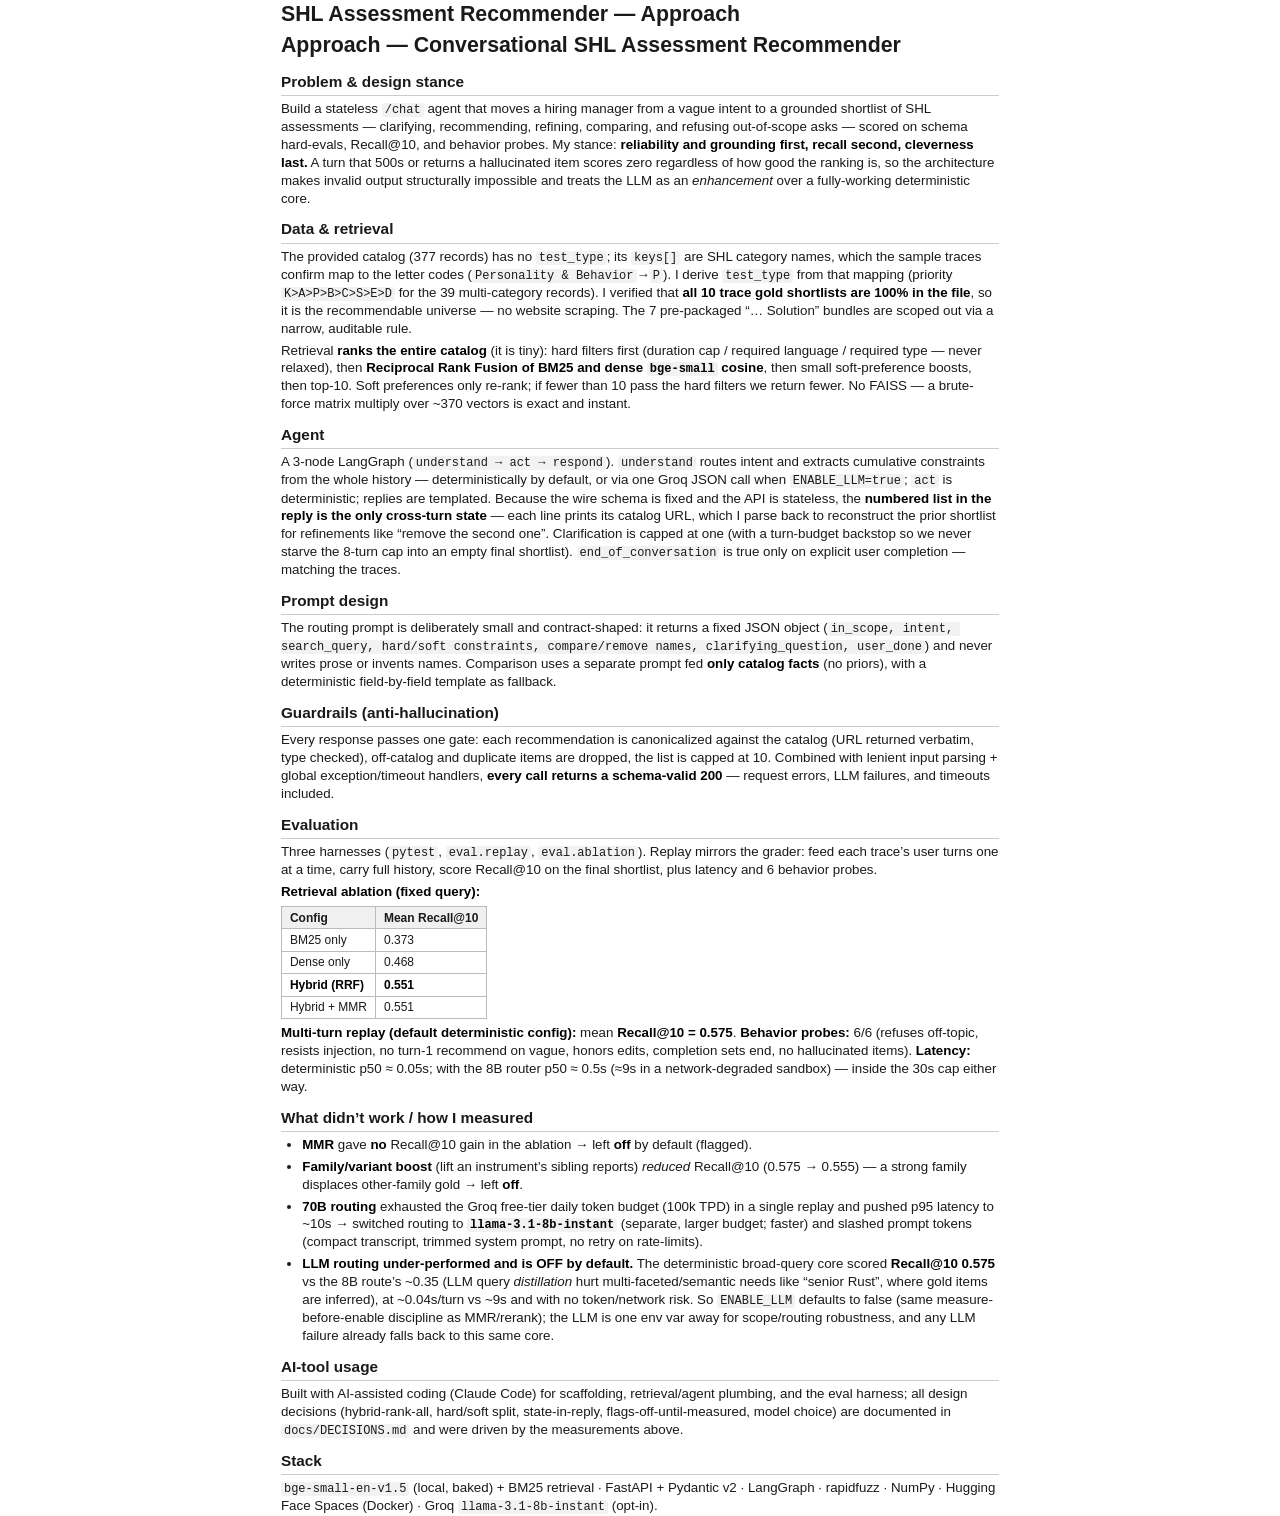
==== docs/APPROACH.html @ d3a2fb07 "Aspect D: approach doc -> print-ready HTML/PDF + submission checklist - docs/APPROACH.html (self-con" ====
<!DOCTYPE html>
<html xmlns="http://www.w3.org/1999/xhtml">
<head>
  <meta charset="utf-8" />
  <meta name="generator" content="pandoc" />
  <meta name="viewport" content="width=device-width, initial-scale=1.0, user-scalable=yes" />
  <title>SHL Assessment Recommender — Approach</title>
  <style>

code{white-space: pre-wrap;}
span.smallcaps{font-variant: small-caps;}
div.columns{display: flex; gap: min(4vw, 1.5em);}
div.column{flex: auto; overflow-x: auto;}
div.hanging-indent{margin-left: 1.5em; text-indent: -1.5em;}

ul.task-list[class]{list-style: none;}
ul.task-list li input[type="checkbox"] {
font-size: inherit;
width: 0.8em;
margin: 0 0.8em 0.2em -1.6em;
vertical-align: middle;
}
.display.math{display: block; text-align: center; margin: 0.5rem auto;}
</style>
  <style type="text/css">@page { size: A4; margin: 14mm 16mm; }
html { font-size: 10pt; }
body {
font-family: -apple-system, "Segoe UI", Roboto, Helvetica, Arial, sans-serif;
line-height: 1.34; color: #1a1a1a; max-width: 190mm; margin: 0 auto;
}
h1 { font-size: 16pt; margin: 0 0 2pt; }
h2 { font-size: 11.5pt; margin: 9pt 0 3pt; border-bottom: 1px solid #ccc; padding-bottom: 2pt; }
h1 + p, h2 + p { margin-top: 2pt; }
p, li { margin: 3pt 0; }
ul { margin: 3pt 0; padding-left: 16pt; }
code { background: #f2f2f2; padding: 0 3px; border-radius: 3px; font-size: 9pt; }
table { border-collapse: collapse; font-size: 9pt; margin: 4pt 0; }
th, td { border: 1px solid #bbb; padding: 2pt 6pt; text-align: left; }
th { background: #f0f0f0; }
strong { color: #000; }
a { color: #1a1a1a; text-decoration: none; }
</style>
</head>
<body>
<header id="title-block-header">
<h1 class="title">SHL Assessment Recommender — Approach</h1>
</header>
<h1 id="approach-conversational-shl-assessment-recommender">Approach —
Conversational SHL Assessment Recommender</h1>
<h2 id="problem-design-stance">Problem &amp; design stance</h2>
<p>Build a stateless <code>/chat</code> agent that moves a hiring
manager from a vague intent to a grounded shortlist of SHL assessments —
clarifying, recommending, refining, comparing, and refusing out-of-scope
asks — scored on schema hard-evals, Recall@10, and behavior probes. My
stance: <strong>reliability and grounding first, recall second,
cleverness last.</strong> A turn that 500s or returns a hallucinated
item scores zero regardless of how good the ranking is, so the
architecture makes invalid output structurally impossible and treats the
LLM as an <em>enhancement</em> over a fully-working deterministic
core.</p>
<h2 id="data-retrieval">Data &amp; retrieval</h2>
<p>The provided catalog (377 records) has no <code>test_type</code>; its
<code>keys[]</code> are SHL category names, which the sample traces
confirm map to the letter codes
(<code>Personality &amp; Behavior</code>→<code>P</code>). I derive
<code>test_type</code> from that mapping (priority
<code>K&gt;A&gt;P&gt;B&gt;C&gt;S&gt;E&gt;D</code> for the 39
multi-category records). I verified that <strong>all 10 trace gold
shortlists are 100% in the file</strong>, so it is the recommendable
universe — no website scraping. The 7 pre-packaged “… Solution” bundles
are scoped out via a narrow, auditable rule.</p>
<p>Retrieval <strong>ranks the entire catalog</strong> (it is tiny):
hard filters first (duration cap / required language / required type —
never relaxed), then <strong>Reciprocal Rank Fusion of BM25 and dense
<code>bge-small</code> cosine</strong>, then small soft-preference
boosts, then top-10. Soft preferences only re-rank; if fewer than 10
pass the hard filters we return fewer. No FAISS — a brute-force matrix
multiply over ~370 vectors is exact and instant.</p>
<h2 id="agent">Agent</h2>
<p>A 3-node LangGraph (<code>understand → act → respond</code>).
<code>understand</code> routes intent and extracts cumulative
constraints from the whole history — deterministically by default, or
via one Groq JSON call when <code>ENABLE_LLM=true</code>;
<code>act</code> is deterministic; replies are templated. Because the
wire schema is fixed and the API is stateless, the <strong>numbered list
in the reply is the only cross-turn state</strong> — each line prints
its catalog URL, which I parse back to reconstruct the prior shortlist
for refinements like “remove the second one”. Clarification is capped at
one (with a turn-budget backstop so we never starve the 8-turn cap into
an empty final shortlist). <code>end_of_conversation</code> is true only
on explicit user completion — matching the traces.</p>
<h2 id="prompt-design">Prompt design</h2>
<p>The routing prompt is deliberately small and contract-shaped: it
returns a fixed JSON object
(<code>in_scope, intent, search_query, hard/soft constraints, compare/remove names, clarifying_question, user_done</code>)
and never writes prose or invents names. Comparison uses a separate
prompt fed <strong>only catalog facts</strong> (no priors), with a
deterministic field-by-field template as fallback.</p>
<h2 id="guardrails-anti-hallucination">Guardrails
(anti-hallucination)</h2>
<p>Every response passes one gate: each recommendation is canonicalized
against the catalog (URL returned verbatim, type checked), off-catalog
and duplicate items are dropped, the list is capped at 10. Combined with
lenient input parsing + global exception/timeout handlers, <strong>every
call returns a schema-valid 200</strong> — request errors, LLM failures,
and timeouts included.</p>
<h2 id="evaluation">Evaluation</h2>
<p>Three harnesses (<code>pytest</code>, <code>eval.replay</code>,
<code>eval.ablation</code>). Replay mirrors the grader: feed each
trace’s user turns one at a time, carry full history, score Recall@10 on
the final shortlist, plus latency and 6 behavior probes.</p>
<p><strong>Retrieval ablation (fixed query):</strong></p>
<table>
<thead>
<tr>
<th>Config</th>
<th>Mean Recall@10</th>
</tr>
</thead>
<tbody>
<tr>
<td>BM25 only</td>
<td>0.373</td>
</tr>
<tr>
<td>Dense only</td>
<td>0.468</td>
</tr>
<tr>
<td><strong>Hybrid (RRF)</strong></td>
<td><strong>0.551</strong></td>
</tr>
<tr>
<td>Hybrid + MMR</td>
<td>0.551</td>
</tr>
</tbody>
</table>
<p><strong>Multi-turn replay (default deterministic config):</strong>
mean <strong>Recall@10 = 0.575</strong>. <strong>Behavior
probes:</strong> 6/6 (refuses off-topic, resists injection, no turn-1
recommend on vague, honors edits, completion sets end, no hallucinated
items). <strong>Latency:</strong> deterministic p50 ≈ 0.05s; with the 8B
router p50 ≈ 0.5s (≈9s in a network-degraded sandbox) — inside the 30s
cap either way.</p>
<h2 id="what-didnt-work-how-i-measured">What didn’t work / how I
measured</h2>
<ul>
<li><strong>MMR</strong> gave <strong>no</strong> Recall@10 gain in the
ablation → left <strong>off</strong> by default (flagged).</li>
<li><strong>Family/variant boost</strong> (lift an instrument’s sibling
reports) <em>reduced</em> Recall@10 (0.575 → 0.555) — a strong family
displaces other-family gold → left <strong>off</strong>.</li>
<li><strong>70B routing</strong> exhausted the Groq free-tier daily
token budget (100k TPD) in a single replay and pushed p95 latency to
~10s → switched routing to
<strong><code>llama-3.1-8b-instant</code></strong> (separate, larger
budget; faster) and slashed prompt tokens (compact transcript, trimmed
system prompt, no retry on rate-limits).</li>
<li><strong>LLM routing under-performed and is OFF by default.</strong>
The deterministic broad-query core scored <strong>Recall@10
0.575</strong> vs the 8B route’s ~0.35 (LLM query <em>distillation</em>
hurt multi-faceted/semantic needs like “senior Rust”, where gold items
are inferred), at ~0.04s/turn vs ~9s and with no token/network risk. So
<code>ENABLE_LLM</code> defaults to false (same measure-before-enable
discipline as MMR/rerank); the LLM is one env var away for scope/routing
robustness, and any LLM failure already falls back to this same
core.</li>
</ul>
<h2 id="ai-tool-usage">AI-tool usage</h2>
<p>Built with AI-assisted coding (Claude Code) for scaffolding,
retrieval/agent plumbing, and the eval harness; all design decisions
(hybrid-rank-all, hard/soft split, state-in-reply,
flags-off-until-measured, model choice) are documented in
<code>docs/DECISIONS.md</code> and were driven by the measurements
above.</p>
<h2 id="stack">Stack</h2>
<p><code>bge-small-en-v1.5</code> (local, baked) + BM25 retrieval ·
FastAPI + Pydantic v2 · LangGraph · rapidfuzz · NumPy · Hugging Face
Spaces (Docker) · Groq <code>llama-3.1-8b-instant</code> (opt-in).</p>
</body>
</html>
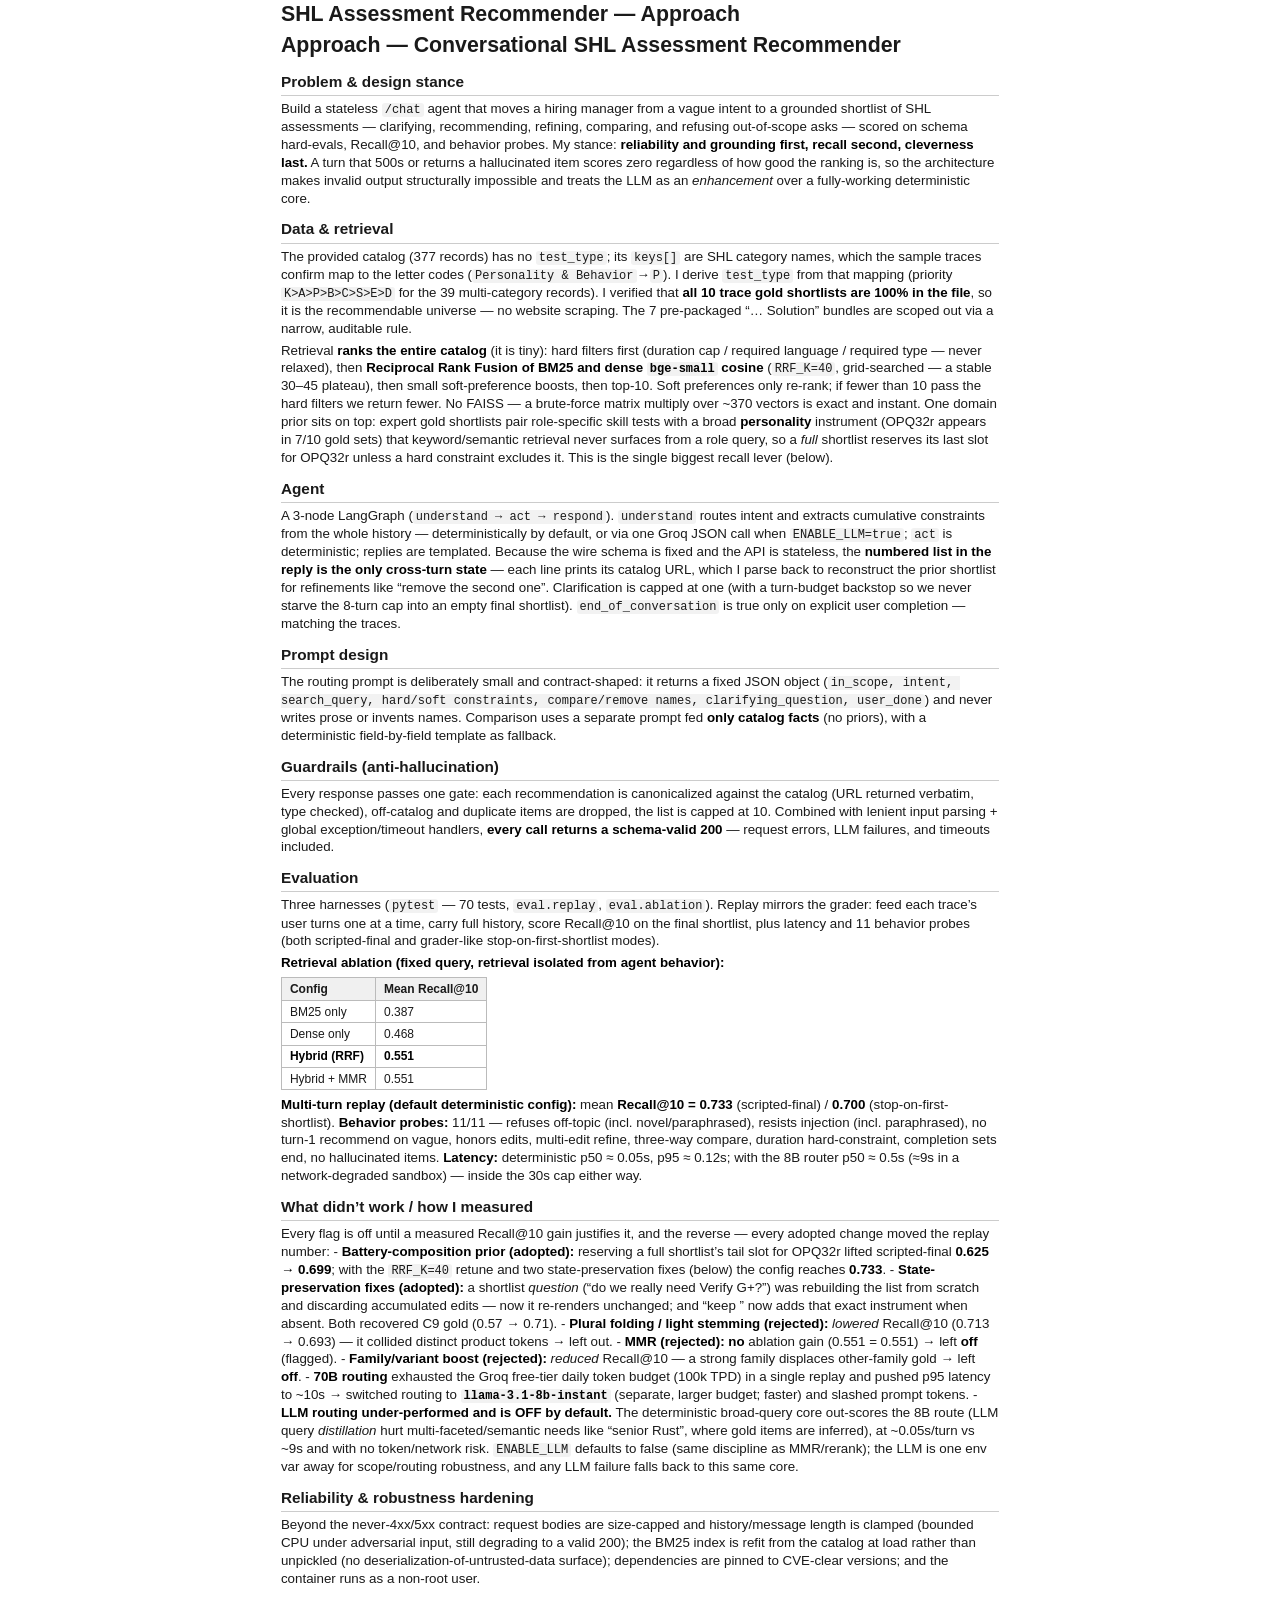
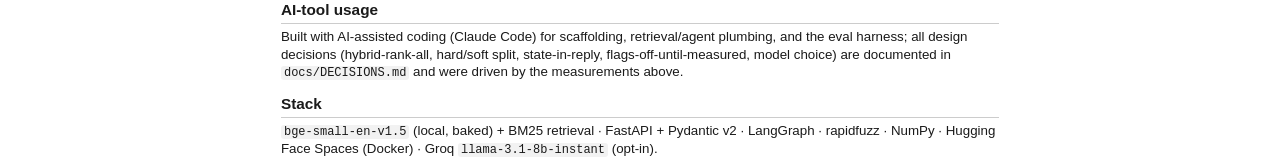
==== commit 45b677cf: "Docs: refresh APPROACH for 0.733/0.700 + battery prior + robustness notes" ====
--- a/docs/APPROACH.html
+++ b/docs/APPROACH.html
@@ -72,10 +72,17 @@
 <p>Retrieval <strong>ranks the entire catalog</strong> (it is tiny):
 hard filters first (duration cap / required language / required type —
 never relaxed), then <strong>Reciprocal Rank Fusion of BM25 and dense
-<code>bge-small</code> cosine</strong>, then small soft-preference
+<code>bge-small</code> cosine</strong> (<code>RRF_K=40</code>,
+grid-searched — a stable 30–45 plateau), then small soft-preference
 boosts, then top-10. Soft preferences only re-rank; if fewer than 10
 pass the hard filters we return fewer. No FAISS — a brute-force matrix
-multiply over ~370 vectors is exact and instant.</p>
+multiply over ~370 vectors is exact and instant. One domain prior sits
+on top: expert gold shortlists pair role-specific skill tests with a
+broad <strong>personality</strong> instrument (OPQ32r appears in 7/10
+gold sets) that keyword/semantic retrieval never surfaces from a role
+query, so a <em>full</em> shortlist reserves its last slot for OPQ32r
+unless a hard constraint excludes it. This is the single biggest recall
+lever (below).</p>
 <h2 id="agent">Agent</h2>
 <p>A 3-node LangGraph (<code>understand → act → respond</code>).
 <code>understand</code> routes intent and extracts cumulative
@@ -105,11 +112,14 @@
 call returns a schema-valid 200</strong> — request errors, LLM failures,
 and timeouts included.</p>
 <h2 id="evaluation">Evaluation</h2>
-<p>Three harnesses (<code>pytest</code>, <code>eval.replay</code>,
-<code>eval.ablation</code>). Replay mirrors the grader: feed each
-trace’s user turns one at a time, carry full history, score Recall@10 on
-the final shortlist, plus latency and 6 behavior probes.</p>
-<p><strong>Retrieval ablation (fixed query):</strong></p>
+<p>Three harnesses (<code>pytest</code> — 70 tests,
+<code>eval.replay</code>, <code>eval.ablation</code>). Replay mirrors
+the grader: feed each trace’s user turns one at a time, carry full
+history, score Recall@10 on the final shortlist, plus latency and 11
+behavior probes (both scripted-final and grader-like
+stop-on-first-shortlist modes).</p>
+<p><strong>Retrieval ablation (fixed query, retrieval isolated from
+agent behavior):</strong></p>
 <table>
 <thead>
 <tr>
@@ -120,7 +130,7 @@
 <tbody>
 <tr>
 <td>BM25 only</td>
-<td>0.373</td>
+<td>0.387</td>
 </tr>
 <tr>
 <td>Dense only</td>
@@ -137,36 +147,54 @@
 </tbody>
 </table>
 <p><strong>Multi-turn replay (default deterministic config):</strong>
-mean <strong>Recall@10 = 0.575</strong>. <strong>Behavior
-probes:</strong> 6/6 (refuses off-topic, resists injection, no turn-1
-recommend on vague, honors edits, completion sets end, no hallucinated
-items). <strong>Latency:</strong> deterministic p50 ≈ 0.05s; with the 8B
-router p50 ≈ 0.5s (≈9s in a network-degraded sandbox) — inside the 30s
-cap either way.</p>
+mean <strong>Recall@10 = 0.733</strong> (scripted-final) /
+<strong>0.700</strong> (stop-on-first-shortlist). <strong>Behavior
+probes:</strong> 11/11 — refuses off-topic (incl. novel/paraphrased),
+resists injection (incl. paraphrased), no turn-1 recommend on vague,
+honors edits, multi-edit refine, three-way compare, duration
+hard-constraint, completion sets end, no hallucinated items.
+<strong>Latency:</strong> deterministic p50 ≈ 0.05s, p95 ≈ 0.12s; with
+the 8B router p50 ≈ 0.5s (≈9s in a network-degraded sandbox) — inside
+the 30s cap either way.</p>
 <h2 id="what-didnt-work-how-i-measured">What didn’t work / how I
 measured</h2>
-<ul>
-<li><strong>MMR</strong> gave <strong>no</strong> Recall@10 gain in the
-ablation → left <strong>off</strong> by default (flagged).</li>
-<li><strong>Family/variant boost</strong> (lift an instrument’s sibling
-reports) <em>reduced</em> Recall@10 (0.575 → 0.555) — a strong family
-displaces other-family gold → left <strong>off</strong>.</li>
-<li><strong>70B routing</strong> exhausted the Groq free-tier daily
-token budget (100k TPD) in a single replay and pushed p95 latency to
-~10s → switched routing to
-<strong><code>llama-3.1-8b-instant</code></strong> (separate, larger
-budget; faster) and slashed prompt tokens (compact transcript, trimmed
-system prompt, no retry on rate-limits).</li>
-<li><strong>LLM routing under-performed and is OFF by default.</strong>
-The deterministic broad-query core scored <strong>Recall@10
-0.575</strong> vs the 8B route’s ~0.35 (LLM query <em>distillation</em>
-hurt multi-faceted/semantic needs like “senior Rust”, where gold items
-are inferred), at ~0.04s/turn vs ~9s and with no token/network risk. So
-<code>ENABLE_LLM</code> defaults to false (same measure-before-enable
+<p>Every flag is off until a measured Recall@10 gain justifies it, and
+the reverse — every adopted change moved the replay number: -
+<strong>Battery-composition prior (adopted):</strong> reserving a full
+shortlist’s tail slot for OPQ32r lifted scripted-final <strong>0.625 →
+0.699</strong>; with the <code>RRF_K=40</code> retune and two
+state-preservation fixes (below) the config reaches
+<strong>0.733</strong>. - <strong>State-preservation fixes
+(adopted):</strong> a shortlist <em>question</em> (“do we really need
+Verify G+?”) was rebuilding the list from scratch and discarding
+accumulated edits — now it re-renders unchanged; and “keep <named item>”
+now adds that exact instrument when absent. Both recovered C9 gold (0.57
+→ 0.71). - <strong>Plural folding / light stemming (rejected):</strong>
+<em>lowered</em> Recall@10 (0.713 → 0.693) — it collided distinct
+product tokens → left out. - <strong>MMR (rejected):</strong>
+<strong>no</strong> ablation gain (0.551 = 0.551) → left
+<strong>off</strong> (flagged). - <strong>Family/variant boost
+(rejected):</strong> <em>reduced</em> Recall@10 — a strong family
+displaces other-family gold → left <strong>off</strong>. - <strong>70B
+routing</strong> exhausted the Groq free-tier daily token budget (100k
+TPD) in a single replay and pushed p95 latency to ~10s → switched
+routing to <strong><code>llama-3.1-8b-instant</code></strong> (separate,
+larger budget; faster) and slashed prompt tokens. - <strong>LLM routing
+under-performed and is OFF by default.</strong> The deterministic
+broad-query core out-scores the 8B route (LLM query
+<em>distillation</em> hurt multi-faceted/semantic needs like “senior
+Rust”, where gold items are inferred), at ~0.05s/turn vs ~9s and with no
+token/network risk. <code>ENABLE_LLM</code> defaults to false (same
 discipline as MMR/rerank); the LLM is one env var away for scope/routing
-robustness, and any LLM failure already falls back to this same
-core.</li>
-</ul>
+robustness, and any LLM failure falls back to this same core.</p>
+<h2 id="reliability-robustness-hardening">Reliability &amp; robustness
+hardening</h2>
+<p>Beyond the never-4xx/5xx contract: request bodies are size-capped and
+history/message length is clamped (bounded CPU under adversarial input,
+still degrading to a valid 200); the BM25 index is refit from the
+catalog at load rather than unpickled (no
+deserialization-of-untrusted-data surface); dependencies are pinned to
+CVE-clear versions; and the container runs as a non-root user.</p>
 <h2 id="ai-tool-usage">AI-tool usage</h2>
 <p>Built with AI-assisted coding (Claude Code) for scaffolding,
 retrieval/agent plumbing, and the eval harness; all design decisions
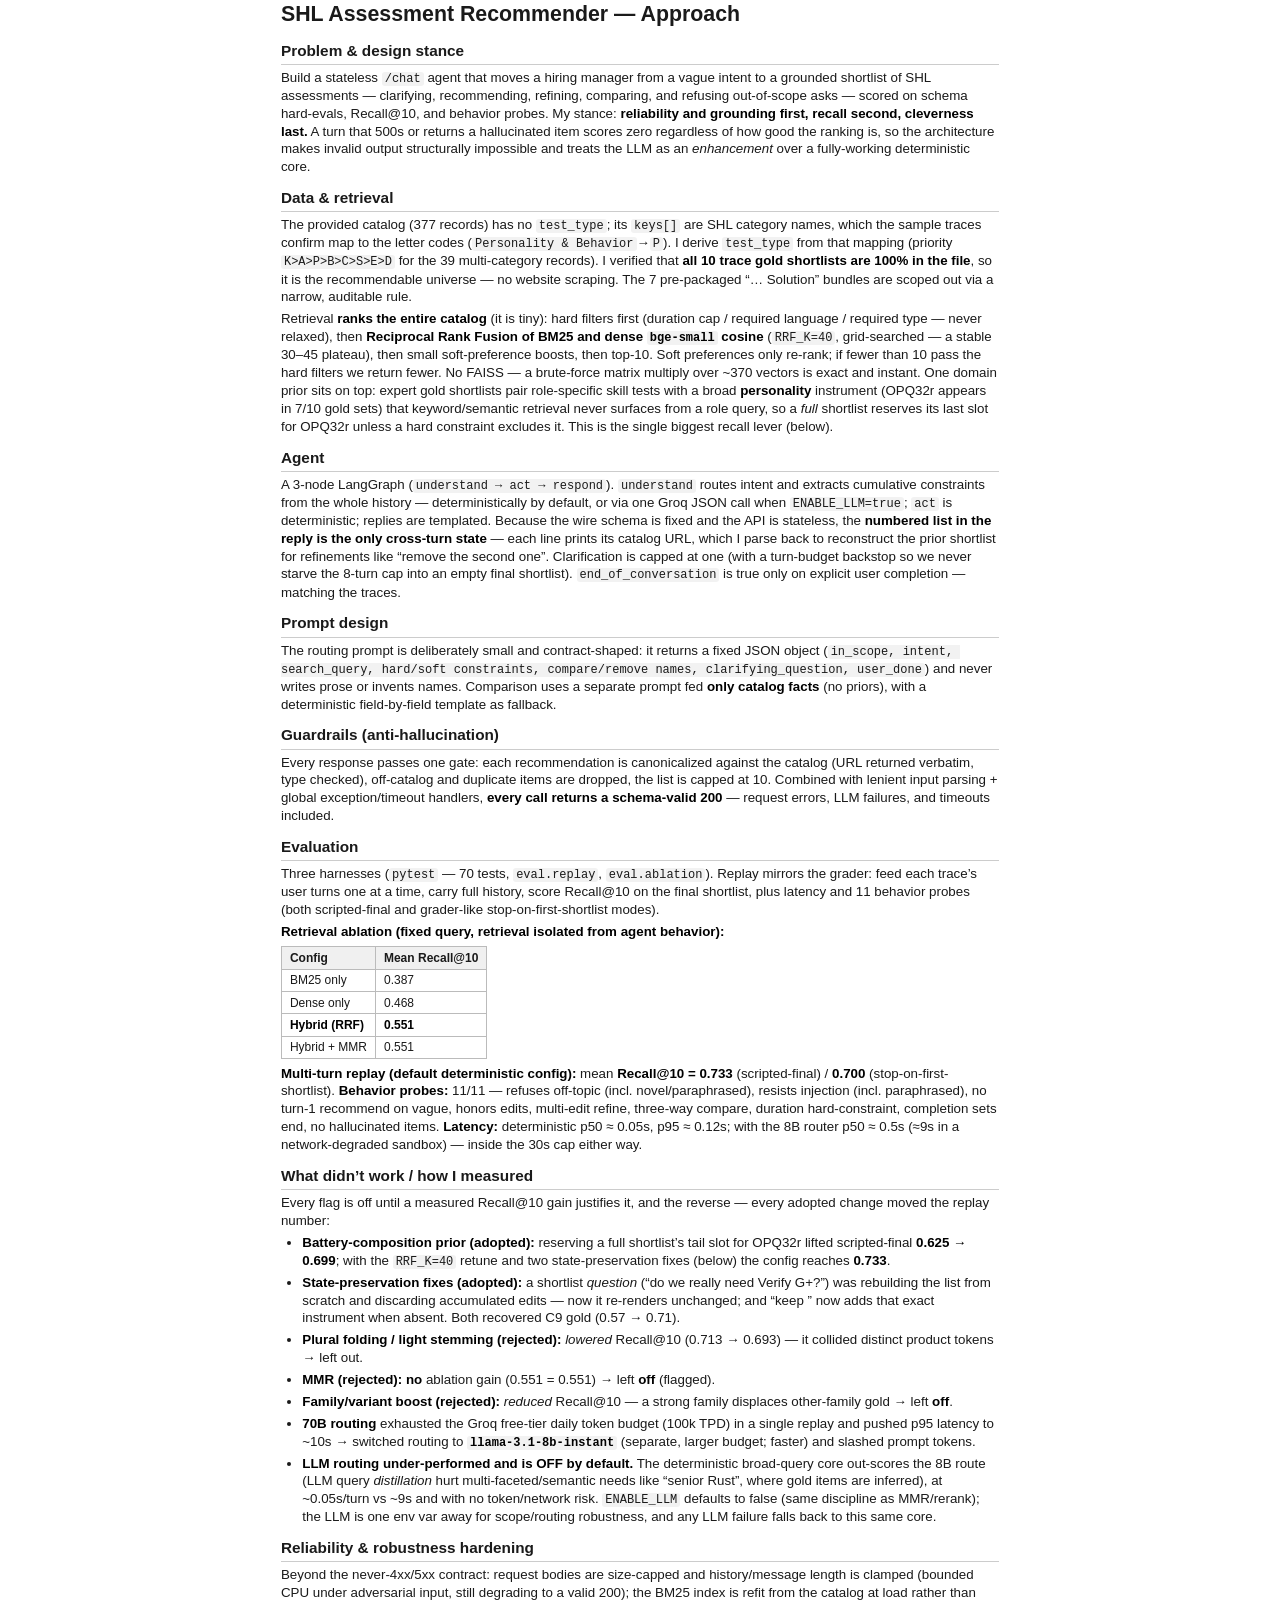
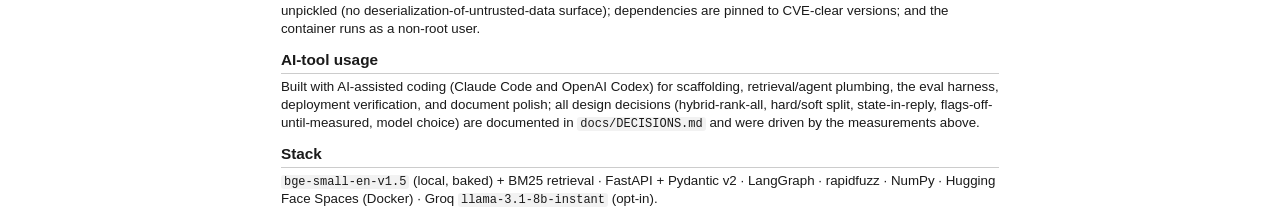
==== commit decb0008: "Docs: finalize submission-ready approach package" ====
--- a/docs/APPROACH.html
+++ b/docs/APPROACH.html
@@ -34,7 +34,13 @@
 p, li { margin: 3pt 0; }
 ul { margin: 3pt 0; padding-left: 16pt; }
 code { background: #f2f2f2; padding: 0 3px; border-radius: 3px; font-size: 9pt; }
-table { border-collapse: collapse; font-size: 9pt; margin: 4pt 0; }
+table {
+border-collapse: collapse;
+font-size: 9pt;
+margin: 4pt 0;
+break-inside: avoid;
+page-break-inside: avoid;
+}
 th, td { border: 1px solid #bbb; padding: 2pt 6pt; text-align: left; }
 th { background: #f0f0f0; }
 strong { color: #000; }
@@ -45,8 +51,6 @@
 <header id="title-block-header">
 <h1 class="title">SHL Assessment Recommender — Approach</h1>
 </header>
-<h1 id="approach-conversational-shl-assessment-recommender">Approach —
-Conversational SHL Assessment Recommender</h1>
 <h2 id="problem-design-stance">Problem &amp; design stance</h2>
 <p>Build a stateless <code>/chat</code> agent that moves a hiring
 manager from a vague intent to a grounded shortlist of SHL assessments —
@@ -159,34 +163,39 @@
 <h2 id="what-didnt-work-how-i-measured">What didn’t work / how I
 measured</h2>
 <p>Every flag is off until a measured Recall@10 gain justifies it, and
-the reverse — every adopted change moved the replay number: -
-<strong>Battery-composition prior (adopted):</strong> reserving a full
-shortlist’s tail slot for OPQ32r lifted scripted-final <strong>0.625 →
-0.699</strong>; with the <code>RRF_K=40</code> retune and two
-state-preservation fixes (below) the config reaches
-<strong>0.733</strong>. - <strong>State-preservation fixes
-(adopted):</strong> a shortlist <em>question</em> (“do we really need
-Verify G+?”) was rebuilding the list from scratch and discarding
-accumulated edits — now it re-renders unchanged; and “keep <named item>”
-now adds that exact instrument when absent. Both recovered C9 gold (0.57
-→ 0.71). - <strong>Plural folding / light stemming (rejected):</strong>
+the reverse — every adopted change moved the replay number:</p>
+<ul>
+<li><strong>Battery-composition prior (adopted):</strong> reserving a
+full shortlist’s tail slot for OPQ32r lifted scripted-final
+<strong>0.625 → 0.699</strong>; with the <code>RRF_K=40</code> retune
+and two state-preservation fixes (below) the config reaches
+<strong>0.733</strong>.</li>
+<li><strong>State-preservation fixes (adopted):</strong> a shortlist
+<em>question</em> (“do we really need Verify G+?”) was rebuilding the
+list from scratch and discarding accumulated edits — now it re-renders
+unchanged; and “keep <named item>” now adds that exact instrument when
+absent. Both recovered C9 gold (0.57 → 0.71).</li>
+<li><strong>Plural folding / light stemming (rejected):</strong>
 <em>lowered</em> Recall@10 (0.713 → 0.693) — it collided distinct
-product tokens → left out. - <strong>MMR (rejected):</strong>
-<strong>no</strong> ablation gain (0.551 = 0.551) → left
-<strong>off</strong> (flagged). - <strong>Family/variant boost
-(rejected):</strong> <em>reduced</em> Recall@10 — a strong family
-displaces other-family gold → left <strong>off</strong>. - <strong>70B
-routing</strong> exhausted the Groq free-tier daily token budget (100k
-TPD) in a single replay and pushed p95 latency to ~10s → switched
-routing to <strong><code>llama-3.1-8b-instant</code></strong> (separate,
-larger budget; faster) and slashed prompt tokens. - <strong>LLM routing
-under-performed and is OFF by default.</strong> The deterministic
-broad-query core out-scores the 8B route (LLM query
+product tokens → left out.</li>
+<li><strong>MMR (rejected):</strong> <strong>no</strong> ablation gain
+(0.551 = 0.551) → left <strong>off</strong> (flagged).</li>
+<li><strong>Family/variant boost (rejected):</strong> <em>reduced</em>
+Recall@10 — a strong family displaces other-family gold → left
+<strong>off</strong>.</li>
+<li><strong>70B routing</strong> exhausted the Groq free-tier daily
+token budget (100k TPD) in a single replay and pushed p95 latency to
+~10s → switched routing to
+<strong><code>llama-3.1-8b-instant</code></strong> (separate, larger
+budget; faster) and slashed prompt tokens.</li>
+<li><strong>LLM routing under-performed and is OFF by default.</strong>
+The deterministic broad-query core out-scores the 8B route (LLM query
 <em>distillation</em> hurt multi-faceted/semantic needs like “senior
 Rust”, where gold items are inferred), at ~0.05s/turn vs ~9s and with no
 token/network risk. <code>ENABLE_LLM</code> defaults to false (same
 discipline as MMR/rerank); the LLM is one env var away for scope/routing
-robustness, and any LLM failure falls back to this same core.</p>
+robustness, and any LLM failure falls back to this same core.</li>
+</ul>
 <h2 id="reliability-robustness-hardening">Reliability &amp; robustness
 hardening</h2>
 <p>Beyond the never-4xx/5xx contract: request bodies are size-capped and
@@ -196,8 +205,9 @@
 deserialization-of-untrusted-data surface); dependencies are pinned to
 CVE-clear versions; and the container runs as a non-root user.</p>
 <h2 id="ai-tool-usage">AI-tool usage</h2>
-<p>Built with AI-assisted coding (Claude Code) for scaffolding,
-retrieval/agent plumbing, and the eval harness; all design decisions
+<p>Built with AI-assisted coding (Claude Code and OpenAI Codex) for
+scaffolding, retrieval/agent plumbing, the eval harness, deployment
+verification, and document polish; all design decisions
 (hybrid-rank-all, hard/soft split, state-in-reply,
 flags-off-until-measured, model choice) are documented in
 <code>docs/DECISIONS.md</code> and were driven by the measurements
